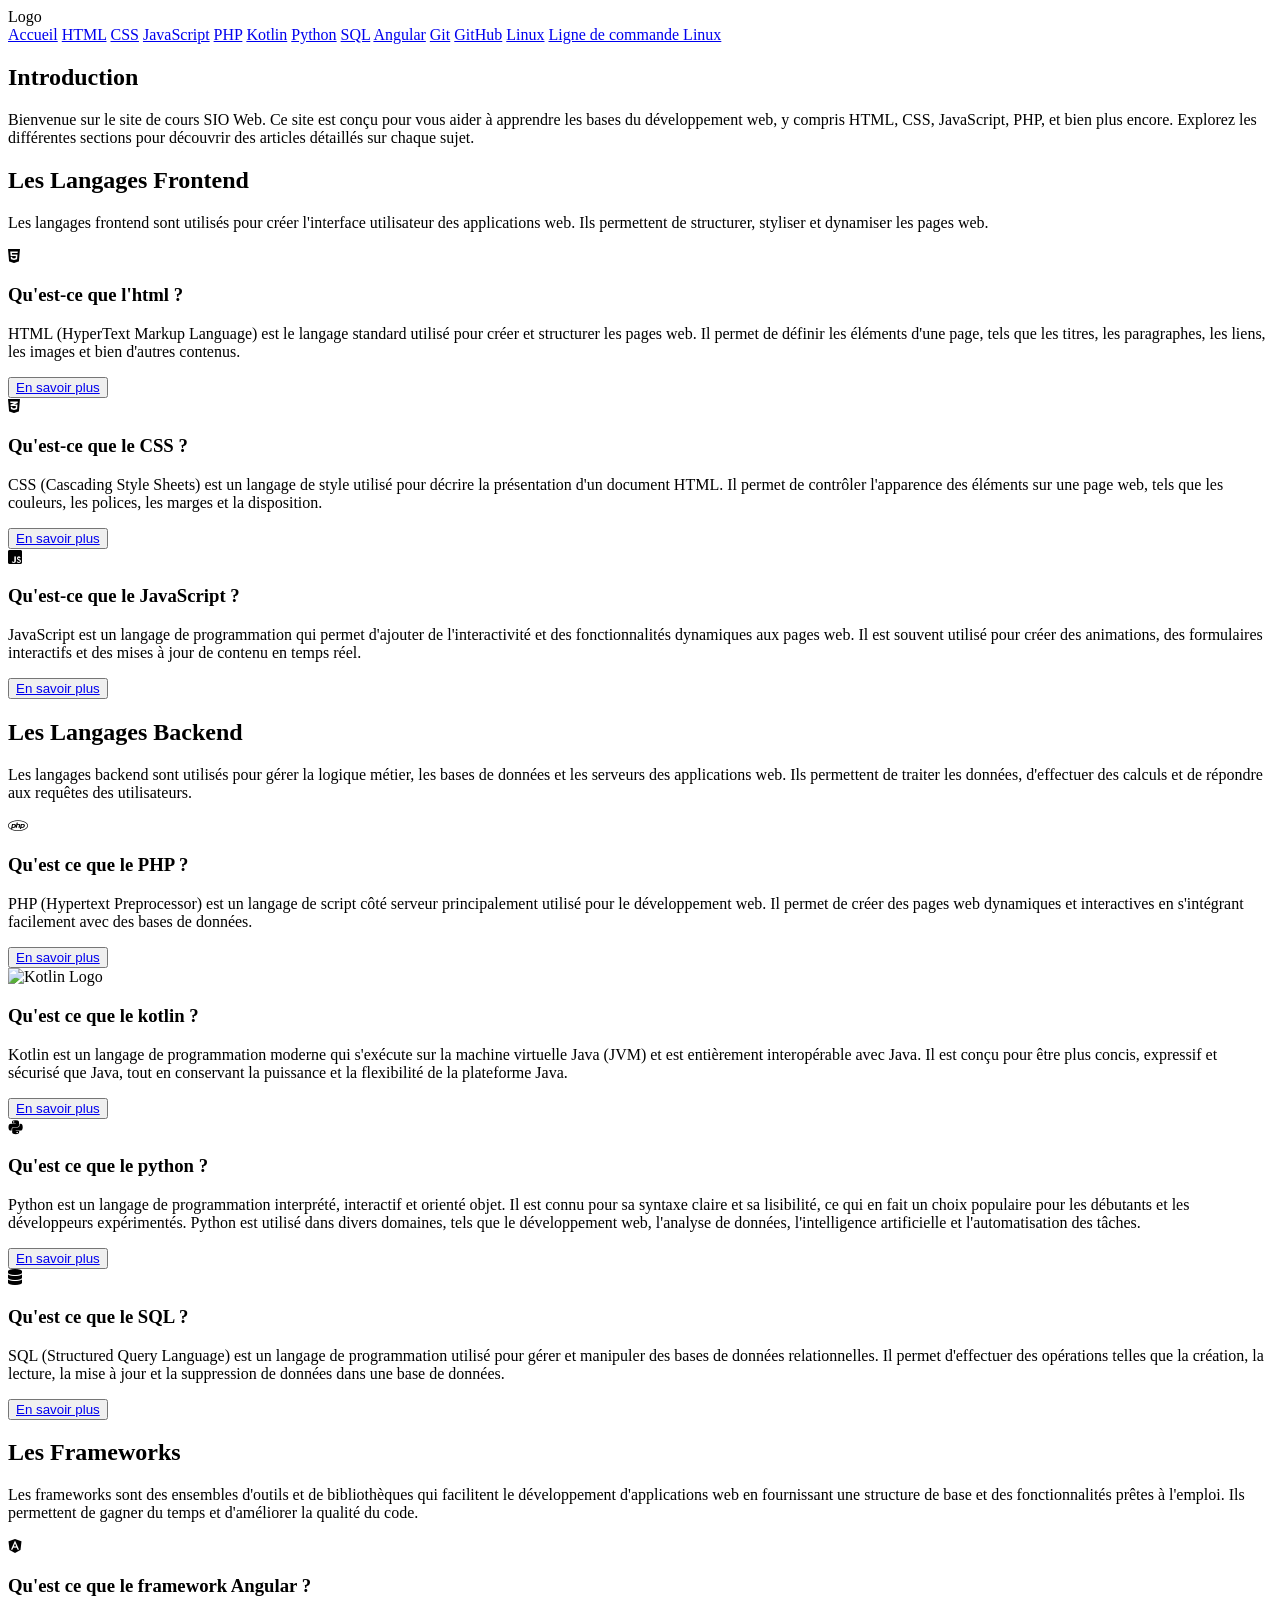
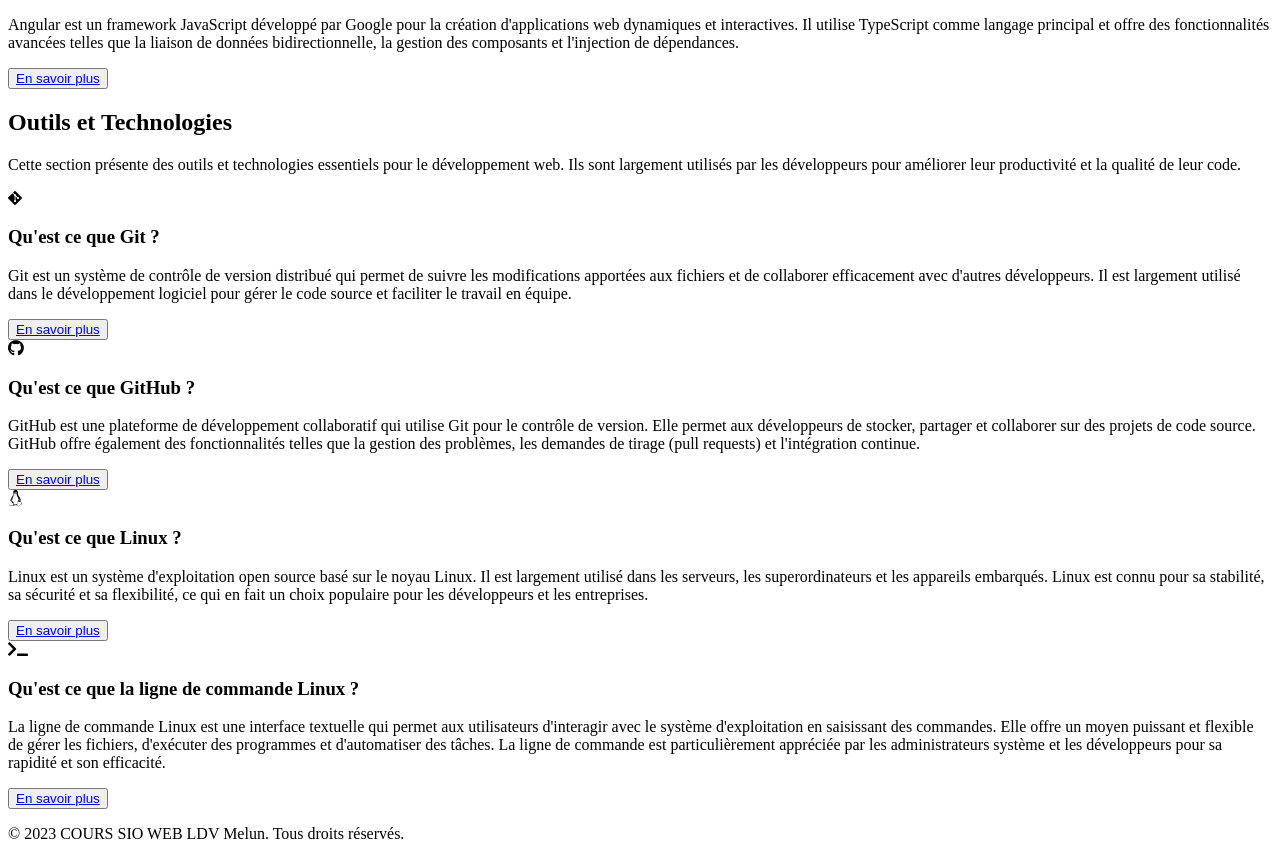
==== index.html @ 08a8862e "Add files via upload" ====
<!DOCTYPE html>

<html lang="fr">
  <head>
    <!-- commentaires en html : avec win CTRL + / en linux CTRL+SHIFT+/ (/ à droite de la barre d'espace)-->
    <!--
    le header: 
    Ce composant représente l'en-tête principal de l'application. 
    Il inclut généralement le logo, la navigation principale, et éventuellement des actions utilisateur 
    telles que la connexion ou l'accès au profil. 
    Utilisez ce composant pour afficher les éléments de navigation globaux et renforcer l'identité visuelle de l'application.
-->

    <!--
    <meta charset="UTF-8" /> :
    Définit l'encodage des caractères du document en UTF-8, ce qui permet d'afficher correctement les caractères spéciaux et internationaux.
-->

    <!--
    <meta name="viewport" content="width=device-width, initial-scale=1.0" /> :
    Permet d'assurer que la page s'affiche correctement sur tous les appareils (responsive design) 
    en adaptant la largeur de la page à celle de l'écran de l'utilisateur.
-->
    <meta charset="UTF-8" />
    <meta name="viewport" content="width=device-width, initial-scale=1.0" />
    <link
      rel="shortcut icon"
      href="img/etudiant-diplome-64.png"
      type="image/x-icon"
    />
    <link
      rel="stylesheet"
      href="https://cdnjs.cloudflare.com/ajax/libs/font-awesome/5.15.4/css/all.min.css"
      integrity="sha512-1ycn6IcaQQ40/MKBW2W4Rhis/DbILU74C1vSrLJxCq57o941Ym01SwNsOMqvEBFlcgUa6xLiPY/NS5R+E6ztJQ=="
      crossorigin="anonymous"
      referrerpolicy="no-referrer"
    />
    <!--
      <link rel="stylesheet" href="style.css" /> :
      Lien vers la feuille de style CSS externe qui contient les styles pour la mise en page et l'apparence du site.
      Cela permet de séparer le contenu HTML de la présentation visuelle.-->
    <link rel="stylesheet" href="css/Global.css" />
    <title>COURS SIO WEB | Éléments technique du BTS SIO</title>
  </head>
  <body>
    <!--
      Le header (<header>) est la section d'en-tête de la page.
      Il contient généralement le titre principal, le logo, et la navigation principale du site.
      Ici, il accueille le titre "Bienvenue sur le site de cours" et le menu de navigation.
    -->
    <header>
      <!--
        La balise <nav> est utilisée pour définir une section de navigation dans le document.
        Elle contient des liens vers les différentes sections du site.
        Ici, elle inclut un logo, un menu de navigation et un menu burger pour les écrans plus petits.-->
      <nav>
        <!--
          La div avec la classe "logo" représente le logo du site.
          Elle peut contenir une image ou du texte qui sert d'identité visuelle pour le site.
          class :
          En CSS, une classe est un sélecteur qui permet d'appliquer des styles à un ou plusieurs éléments HTML portant une même classe. La classe est définie dans le CSS avec un point (.) suivi du nom de la classe.
          id :
          Un identifiant (id) est un sélecteur unique qui permet de cibler un élément HTML spécifique. Contrairement à une classe, un id doit être unique dans le document et est défini dans le CSS avec un dièse (#) suivi du nom de l'id.
          -->
        <div class="logo">Logo</div>
        <div class="menu" id="menu">
          <a href="index.html">Accueil</a>
          <a href="pages/html.html">HTML</a>
          <a href="pages/css.html">CSS</a>
          <a href="pages/javascript.html">JavaScript</a>
          <a href="pages/php.html">PHP</a>
          <a href="pages/kotlin.html">Kotlin</a>
          <a href="pages/python.html">Python</a>
          <a href="pages/sql.html">SQL</a>
          <a href="pages/angular.html">Angular</a>
          <a href="pages/git.html">Git</a>
          <a href="pages/github.html">GitHub</a>
          <a href="pages/linux.html">Linux</a>
          <a href="pages/linux_command_line.html">Ligne de commande Linux</a>
        </div>

        <!--
          La div avec la classe "burger" représente le menu burger, qui est un élément de navigation compact pour les écrans plus petits.

          arial-label="Menu" :
          Attribut utilisé pour fournir une description accessible du menu burger aux technologies d'assistance, comme les lecteurs d'écran.

          aria-expanded="false" : Indique si le menu burger est actuellement ouvert ou fermé.
          role="button" : Indique que cet élément agit comme un bouton interactif.
          tabindex="0" : Permet à l'élément d'être focalisé par le clavier, rendant le menu accessible aux utilisateurs de claviers.
          Ces attributs améliorent l'accessibilité du menu burger pour les utilisateurs de technologies d'assistance.
          -->
        <div
          class="burger"
          id="burger"
          aria-label="Menu"
          aria-expanded="false"
          role="button"
          tabindex="0"
        >
          <!--
            Les <div> à l'intérieur de la classe "burger" représentent les trois barres du menu burger.
            Elles sont stylisées pour ressembler à un hamburger.-->
          <div></div>
          <div></div>
          <div></div>
        </div>
      </nav>
    </header>

    <!--
      Le main (<main>) est la section principale du contenu de la page.
      Il contient les sections et les informations principales que l'utilisateur doit lire ou interagir avec.
      Ici, il inclut une section d'introduction au site.-->
    <main>
      <section>
        <!--
          La section <section> est utilisée pour regrouper des contenus thématiquement liés.
          Ici, elle contient un titre et un paragraphe d'introduction au site.-->
        <h1>Introduction</h1>
        <p>
          Bienvenue sur le site de cours SIO Web. Ce site est conçu pour vous
          aider à apprendre les bases du développement web, y compris HTML, CSS,
          JavaScript, PHP, et bien plus encore. Explorez les différentes
          sections pour découvrir des articles détaillés sur chaque sujet.
        </p>
      </section>
      <!--
        La section suivante contient des articles sur différents sujets liés au développement web.
        Chaque article présente un sujet spécifique avec un titre, une description et un bouton pour en savoir plus.-->
      <section>
        <h2>Les Langages Frontend</h2>
        <p>
          Les langages frontend sont utilisés pour créer l'interface utilisateur
          des applications web. Ils permettent de structurer, styliser et
          dynamiser les pages web.
          <!-- article sur l'html-->
        </p>
        <!--
          Le cumul des classes dans une balise HTML se réfère à la possibilité d'associer plusieurs classes à un même élément en utilisant l'attribut class. Cela permet d'appliquer plusieurs styles ou comportements à cet élément, en combinant différentes classes CSS. -->
        <div class="d-flex wrap">
          <article>
            <i class="fab fa-html5 htmlColor icon"></i>
            <h3>Qu'est-ce que l'html ?</h3>
            <p>
              HTML (HyperText Markup Language) est le langage standard utilisé
              pour créer et structurer les pages web. Il permet de définir les
              éléments d'une page, tels que les titres, les paragraphes, les
              liens, les images et bien d'autres contenus.
            </p>
            <button><a href="html.html">En savoir plus</a></button>
          </article>
          <!-- article sur le css-->
          <article>
            <i class="fab fa-css3-alt cssColor icon"></i>
            <h3>Qu'est-ce que le CSS ?</h3>
            <p>
              CSS (Cascading Style Sheets) est un langage de style utilisé pour
              décrire la présentation d'un document HTML. Il permet de contrôler
              l'apparence des éléments sur une page web, tels que les couleurs,
              les polices, les marges et la disposition.
            </p>
            <button><a href="css.html">En savoir plus</a></button>
          </article>
          <!-- article sur le javascript-->
          <article>
            <i class="fab fa-js-square jsColor icon"></i>
            <h3>Qu'est-ce que le JavaScript ?</h3>
            <p>
              JavaScript est un langage de programmation qui permet d'ajouter de
              l'interactivité et des fonctionnalités dynamiques aux pages web.
              Il est souvent utilisé pour créer des animations, des formulaires
              interactifs et des mises à jour de contenu en temps réel.
            </p>
            <button><a href="javascript.html">En savoir plus</a></button>
          </article>
        </div>
        <h2>Les Langages Backend</h2>
        <p>
          Les langages backend sont utilisés pour gérer la logique métier, les
          bases de données et les serveurs des applications web. Ils permettent
          de traiter les données, d'effectuer des calculs et de répondre aux
          requêtes des utilisateurs.
        </p>
        <div class="d-flex wrap">
          <!-- article sur le php-->
          <article>
            <i class="fab fa-php phpColor icon"></i>
            <h3>Qu'est ce que le PHP ?</h3>
            <p>
              PHP (Hypertext Preprocessor) est un langage de script côté serveur
              principalement utilisé pour le développement web. Il permet de
              créer des pages web dynamiques et interactives en s'intégrant
              facilement avec des bases de données.
            </p>
            <button><a href="php.html">En savoir plus</a></button>
          </article>
          <!-- article sur le kotlin-->
          <article>
            <div>
              <img src="img/Kotlin.png" alt="Kotlin Logo" class="kotlinLogo" />
            </div>
            <h3>Qu'est ce que le kotlin ?</h3>
            <p>
              Kotlin est un langage de programmation moderne qui s'exécute sur
              la machine virtuelle Java (JVM) et est entièrement interopérable
              avec Java. Il est conçu pour être plus concis, expressif et
              sécurisé que Java, tout en conservant la puissance et la
              flexibilité de la plateforme Java.
            </p>
            <button><a href="kotlin.html">En savoir plus</a></button>
          </article>
          <!-- article sur le python-->
          <article>
            <i class="fab fa-python pythonColor icon"></i>
            <h3>Qu'est ce que le python ?</h3>
            <p>
              Python est un langage de programmation interprété, interactif et
              orienté objet. Il est connu pour sa syntaxe claire et sa
              lisibilité, ce qui en fait un choix populaire pour les débutants
              et les développeurs expérimentés. Python est utilisé dans divers
              domaines, tels que le développement web, l'analyse de données,
              l'intelligence artificielle et l'automatisation des tâches.
            </p>
            <button><a href="python.html">En savoir plus</a></button>
          </article>
          <!-- article sur le SQL-->
          <article>
            <i class="fas fa-database sqlColor icon"></i>
            <h3>Qu'est ce que le SQL ?</h3>
            <p>
              SQL (Structured Query Language) est un langage de programmation
              utilisé pour gérer et manipuler des bases de données
              relationnelles. Il permet d'effectuer des opérations telles que la
              création, la lecture, la mise à jour et la suppression de données
              dans une base de données.
            </p>
            <button><a href="sql.html">En savoir plus</a></button>
          </article>
        </div>
      </section>
      <!--
        La section suivante présente les frameworks, avec un bref aperçu et un lien pour en savoir plus.
      -->
      <section>
        <h2>Les Frameworks</h2>
        <p>
          Les frameworks sont des ensembles d'outils et de bibliothèques qui
          facilitent le développement d'applications web en fournissant une
          structure de base et des fonctionnalités prêtes à l'emploi. Ils
          permettent de gagner du temps et d'améliorer la qualité du code.
        </p>
        <article>
          <i class="fab fa-angular angularColor icon"></i>
          <h3>Qu'est ce que le framework Angular ?</h3>
          <p>
            Angular est un framework JavaScript développé par Google pour la
            création d'applications web dynamiques et interactives. Il utilise
            TypeScript comme langage principal et offre des fonctionnalités
            avancées telles que la liaison de données bidirectionnelle, la
            gestion des composants et l'injection de dépendances.
          </p>
          <button><a href="angular.html">En savoir plus</a></button>
        </article>
      </section>
      <!--
        La section suivante présente des outils et technologies essentiels pour le développement web.
        Chaque article fournit une brève description et un lien pour en savoir plus.
      -->
      <section>
        <h2>Outils et Technologies</h2>
        <p>
          Cette section présente des outils et technologies essentiels pour le
          développement web. Ils sont largement utilisés par les développeurs
          pour améliorer leur productivité et la qualité de leur code.
        </p>
        <div class="d-flex wrap">
          <!-- article sur Git-->
          <article>
            <i class="fab fa-git-alt gitColor icon"></i>
            <h3>Qu'est ce que Git ?</h3>
            <p>
              Git est un système de contrôle de version distribué qui permet de
              suivre les modifications apportées aux fichiers et de collaborer
              efficacement avec d'autres développeurs. Il est largement utilisé
              dans le développement logiciel pour gérer le code source et
              faciliter le travail en équipe.
            </p>
            <button><a href="git.html">En savoir plus</a></button>
          </article>
          <!-- article sur GitHub-->
          <article>
            <i class="fab fa-github githubColor icon"></i>
            <h3>Qu'est ce que GitHub ?</h3>
            <p>
              GitHub est une plateforme de développement collaboratif qui
              utilise Git pour le contrôle de version. Elle permet aux
              développeurs de stocker, partager et collaborer sur des projets de
              code source. GitHub offre également des fonctionnalités telles que
              la gestion des problèmes, les demandes de tirage (pull requests)
              et l'intégration continue.
            </p>
            <button><a href="github.html">En savoir plus</a></button>
          </article>

          <!-- article sur linux-->
          <article>
            <i class="fab fa-linux linuxColor icon"></i>
            <h3>Qu'est ce que Linux ?</h3>
            <p>
              Linux est un système d'exploitation open source basé sur le noyau
              Linux. Il est largement utilisé dans les serveurs, les
              superordinateurs et les appareils embarqués. Linux est connu pour
              sa stabilité, sa sécurité et sa flexibilité, ce qui en fait un
              choix populaire pour les développeurs et les entreprises.
            </p>
            <button><a href="linux.html">En savoir plus</a></button>
          </article>
          <!-- article sur ligne de commande linux-->
          <article>
            <i class="fas fa-terminal terminalColor icon"></i>
            <h3>Qu'est ce que la ligne de commande Linux ?</h3>
            <p>
              La ligne de commande Linux est une interface textuelle qui permet
              aux utilisateurs d'interagir avec le système d'exploitation en
              saisissant des commandes. Elle offre un moyen puissant et flexible
              de gérer les fichiers, d'exécuter des programmes et d'automatiser
              des tâches. La ligne de commande est particulièrement appréciée
              par les administrateurs système et les développeurs pour sa
              rapidité et son efficacité.
            </p>
            <button>
              <a href="linux_command_line.html">En savoir plus</a>
            </button>
          </article>
        </div>
      </section>
    </main>
    <!--
      Le footer (<footer>) est la section de pied de page de la page.
      Il contient généralement des informations supplémentaires comme les droits d'auteur, les liens vers les politiques de confidentialité, etc.
      Ici, il affiche un message de droits d'auteur.
    -->
    <footer>
      <p>&copy; 2023 COURS SIO WEB LDV Melun. Tous droits réservés.</p>
    </footer>
    <!-- script en bas de page aprés le footer-->
    <script src="js/main.js"></script>
  </body>
</html>
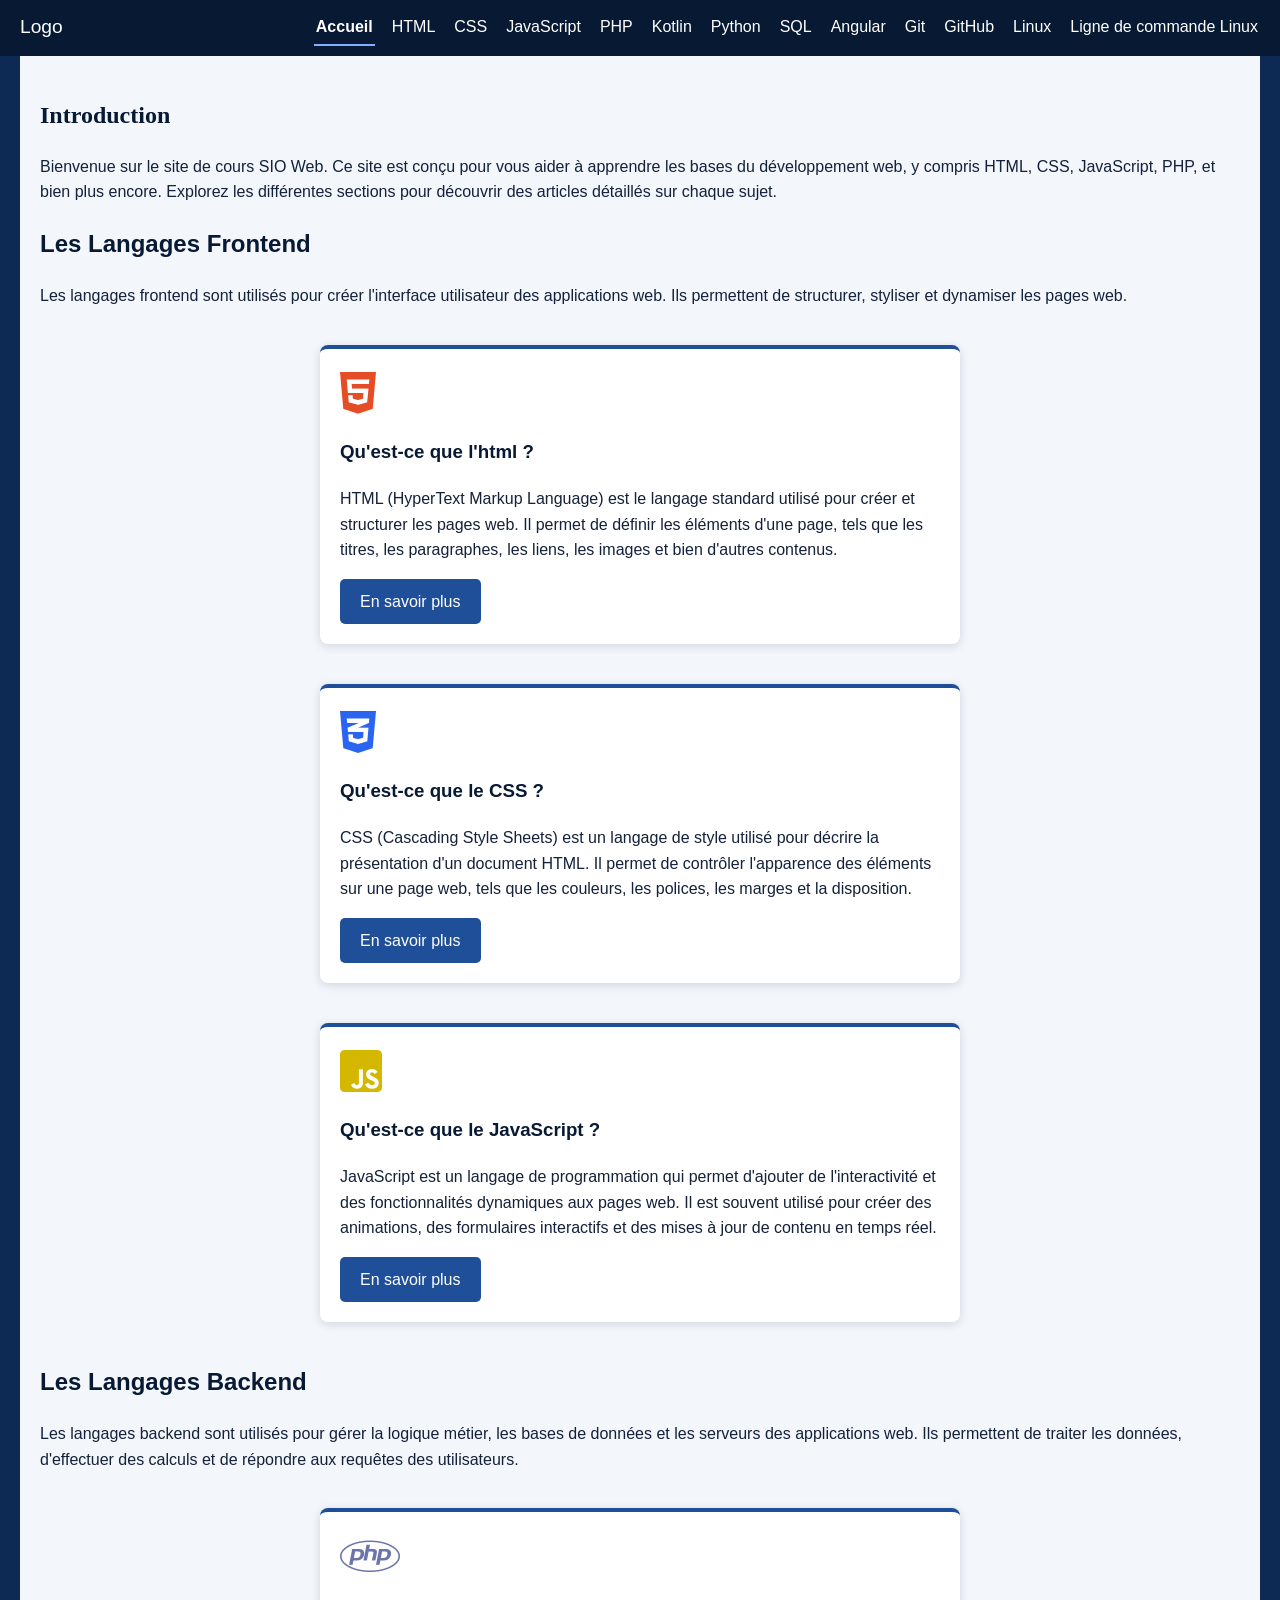
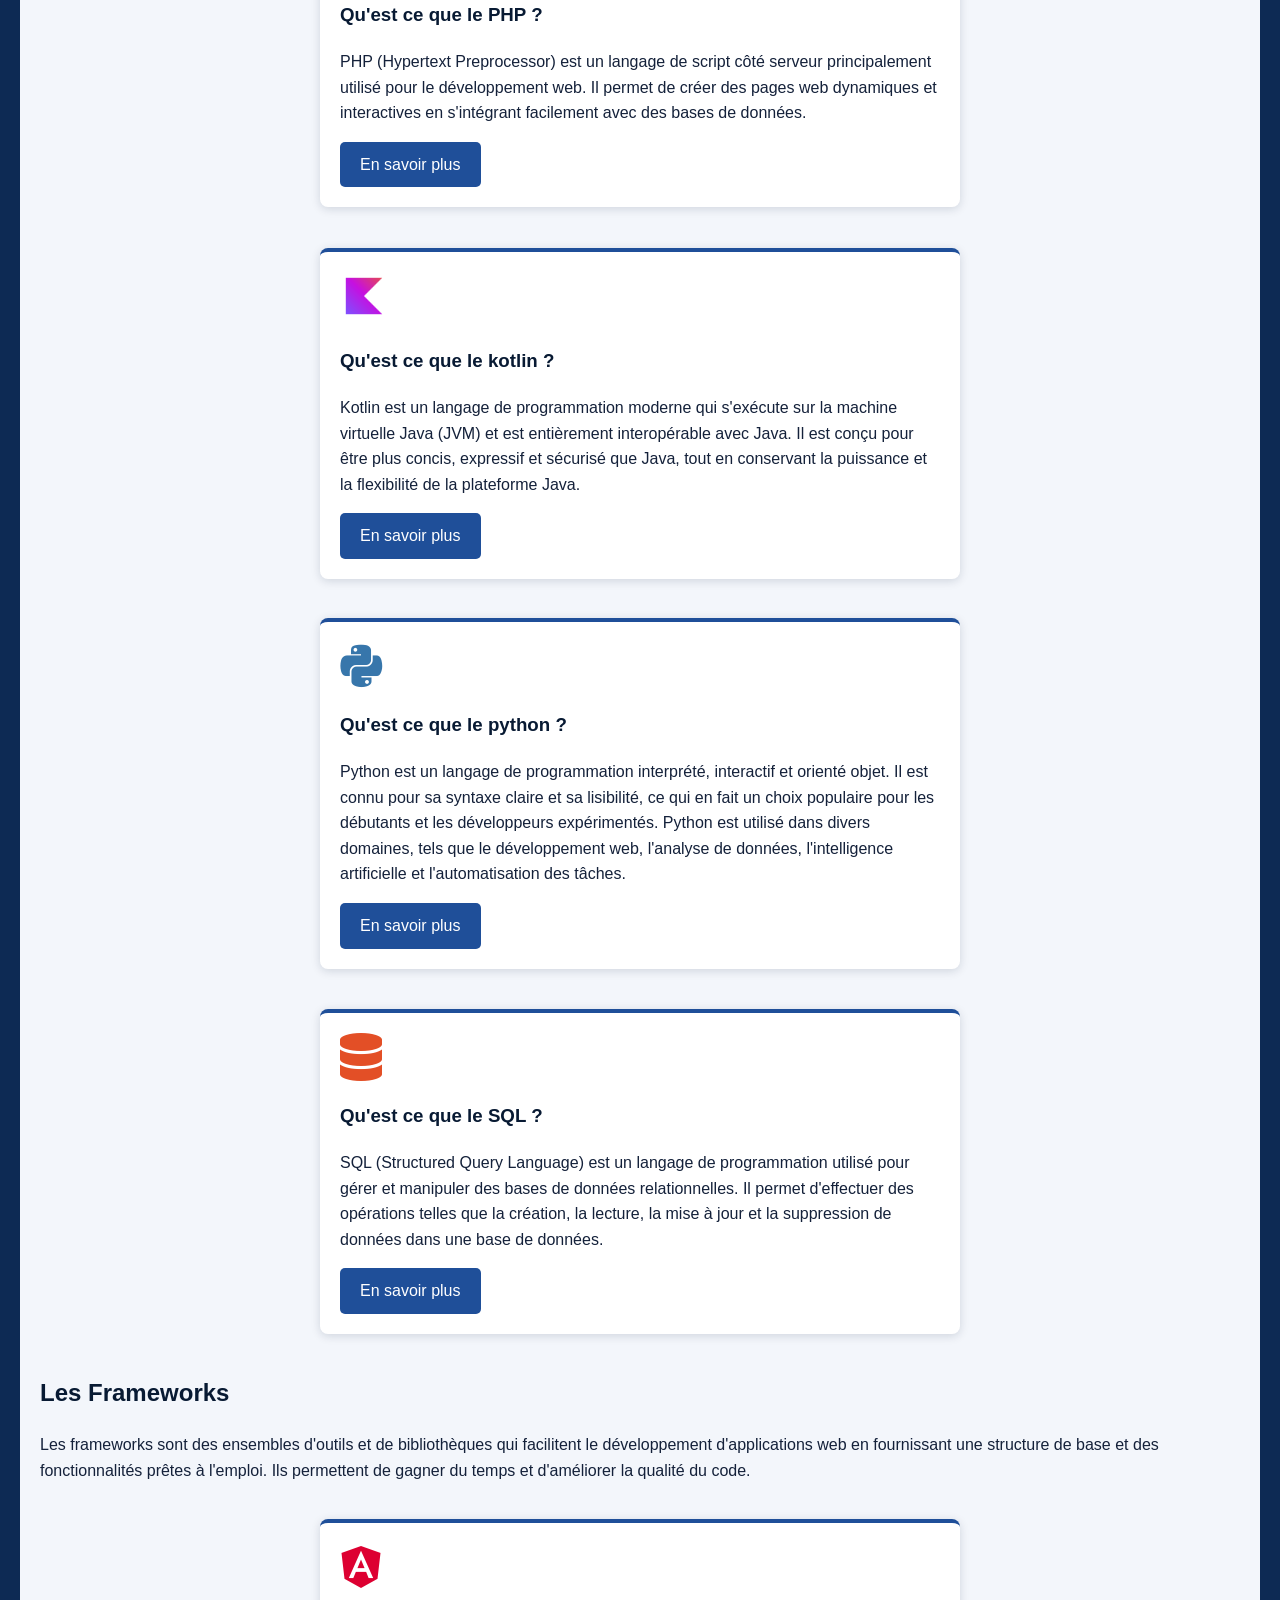
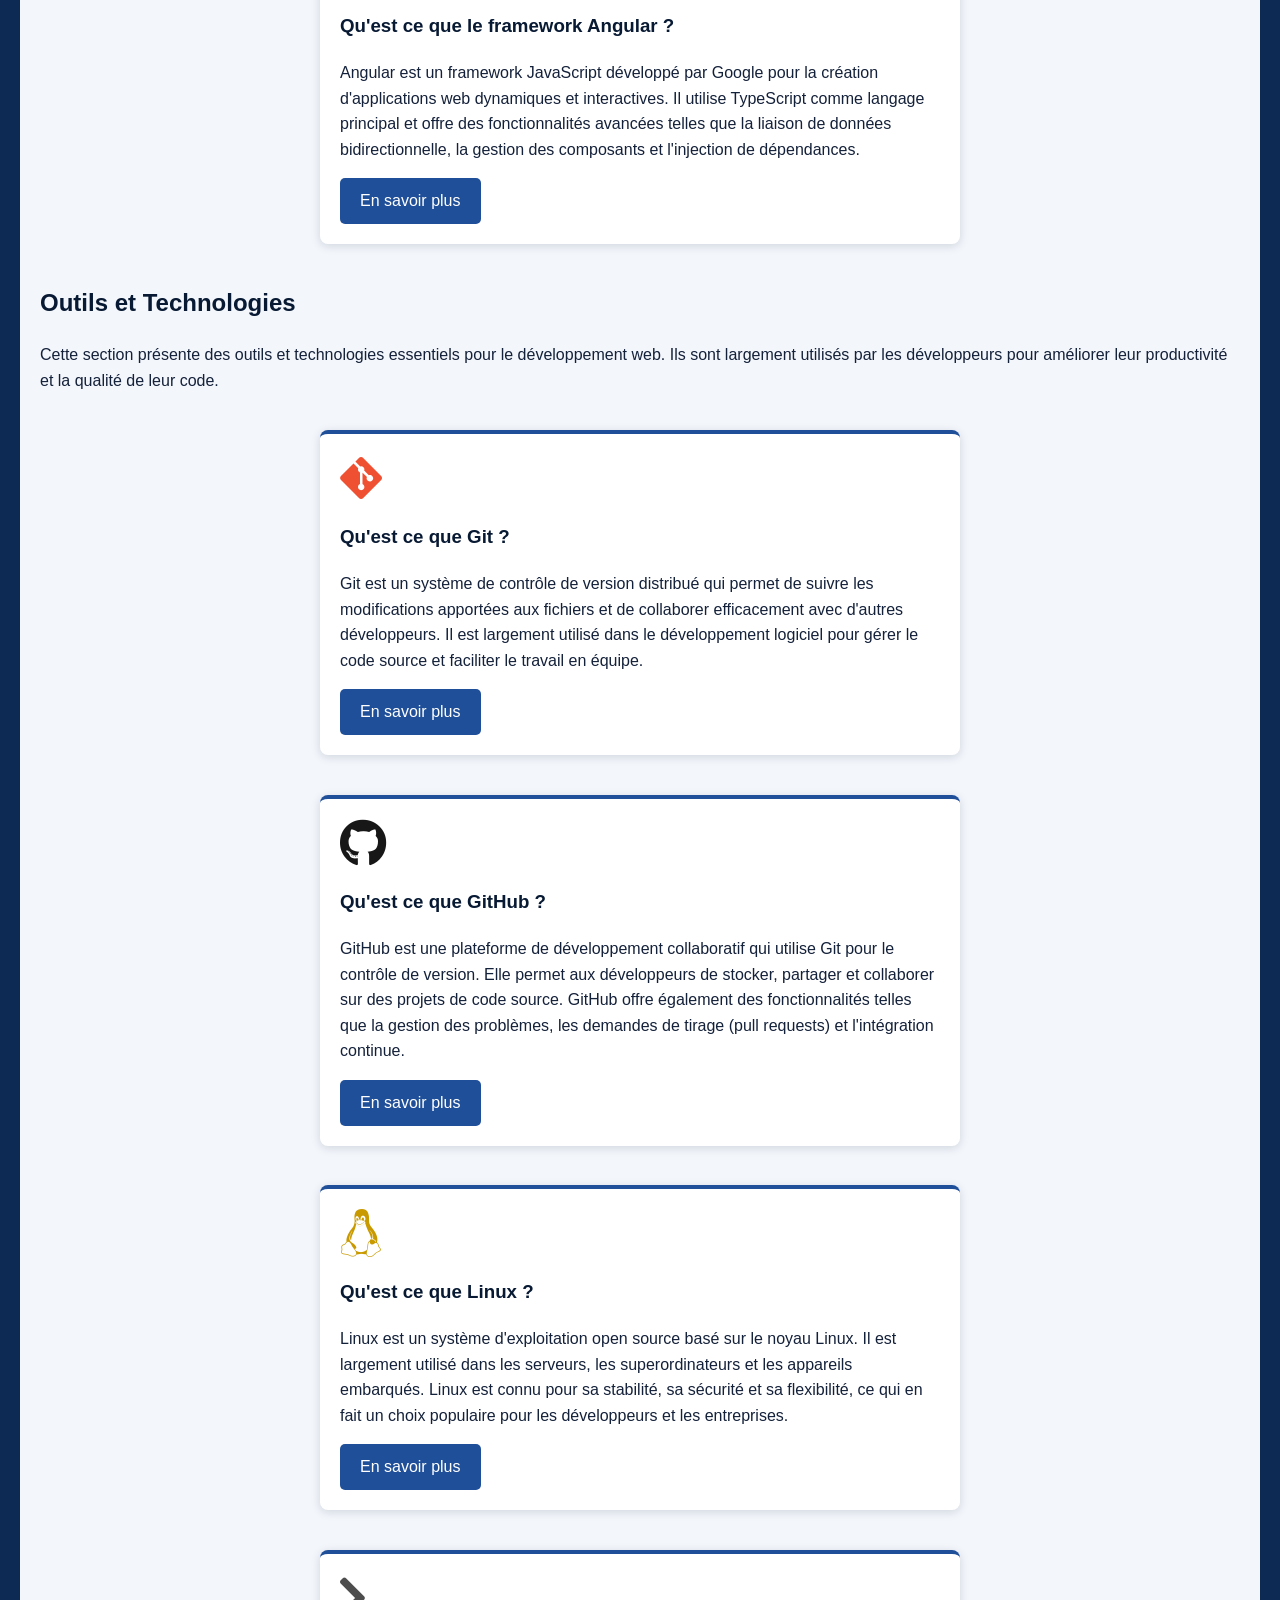
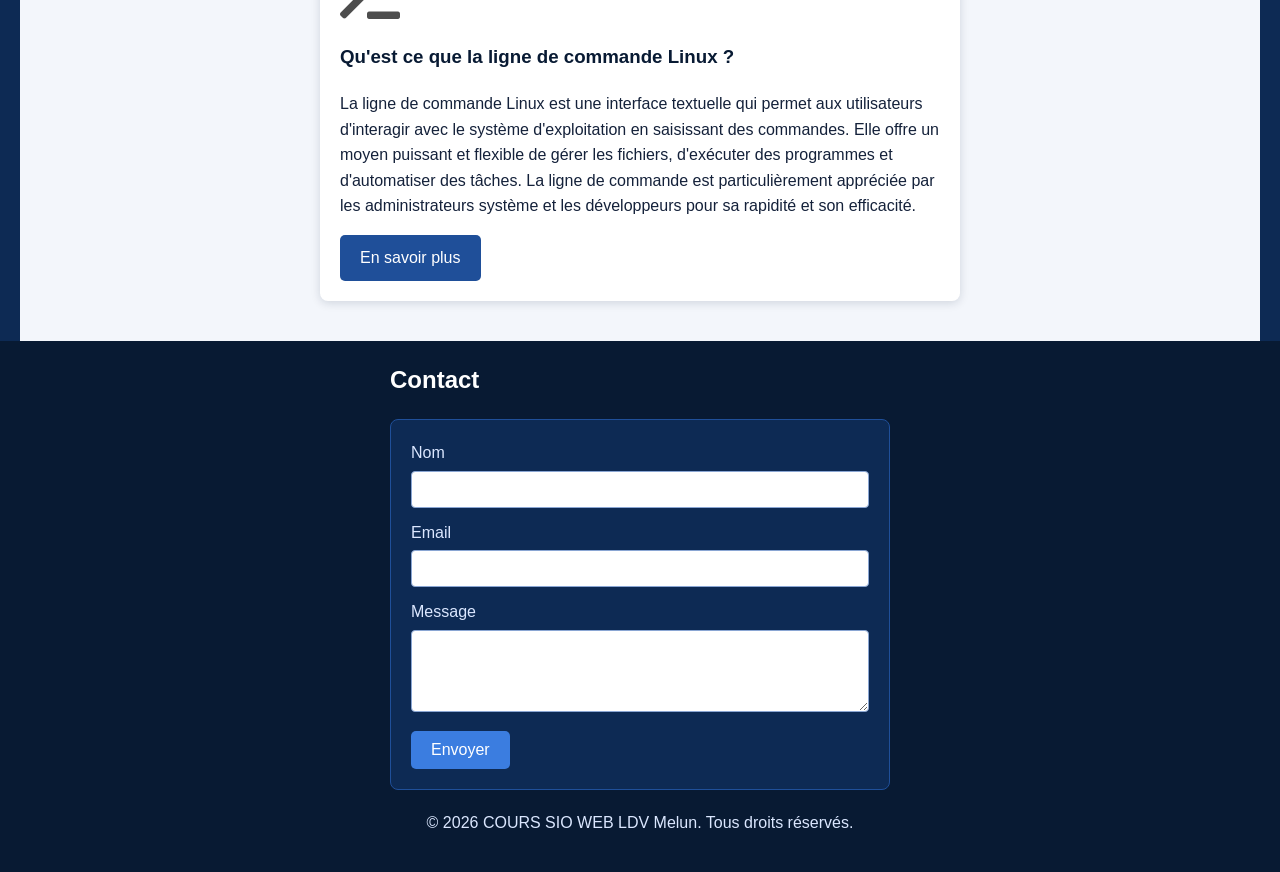
==== commit f1763b1e: "Add files via upload" ====
--- a/index.html
+++ b/index.html
@@ -1,350 +1,374 @@
-<!DOCTYPE html>
-
-<html lang="fr">
-  <head>
-    <!-- commentaires en html : avec win CTRL + / en linux CTRL+SHIFT+/ (/ à droite de la barre d'espace)-->
-    <!--
-    le header: 
-    Ce composant représente l'en-tête principal de l'application. 
-    Il inclut généralement le logo, la navigation principale, et éventuellement des actions utilisateur 
-    telles que la connexion ou l'accès au profil. 
-    Utilisez ce composant pour afficher les éléments de navigation globaux et renforcer l'identité visuelle de l'application.
--->
-
-    <!--
-    <meta charset="UTF-8" /> :
-    Définit l'encodage des caractères du document en UTF-8, ce qui permet d'afficher correctement les caractères spéciaux et internationaux.
--->
-
-    <!--
-    <meta name="viewport" content="width=device-width, initial-scale=1.0" /> :
-    Permet d'assurer que la page s'affiche correctement sur tous les appareils (responsive design) 
-    en adaptant la largeur de la page à celle de l'écran de l'utilisateur.
--->
-    <meta charset="UTF-8" />
-    <meta name="viewport" content="width=device-width, initial-scale=1.0" />
-    <link
-      rel="shortcut icon"
-      href="img/etudiant-diplome-64.png"
-      type="image/x-icon"
-    />
-    <link
-      rel="stylesheet"
-      href="https://cdnjs.cloudflare.com/ajax/libs/font-awesome/5.15.4/css/all.min.css"
-      integrity="sha512-1ycn6IcaQQ40/MKBW2W4Rhis/DbILU74C1vSrLJxCq57o941Ym01SwNsOMqvEBFlcgUa6xLiPY/NS5R+E6ztJQ=="
-      crossorigin="anonymous"
-      referrerpolicy="no-referrer"
-    />
-    <!--
-      <link rel="stylesheet" href="style.css" /> :
-      Lien vers la feuille de style CSS externe qui contient les styles pour la mise en page et l'apparence du site.
-      Cela permet de séparer le contenu HTML de la présentation visuelle.-->
-    <link rel="stylesheet" href="css/Global.css" />
-    <title>COURS SIO WEB | Éléments technique du BTS SIO</title>
-  </head>
-  <body>
-    <!--
-      Le header (<header>) est la section d'en-tête de la page.
-      Il contient généralement le titre principal, le logo, et la navigation principale du site.
-      Ici, il accueille le titre "Bienvenue sur le site de cours" et le menu de navigation.
-    -->
-    <header>
-      <!--
-        La balise <nav> est utilisée pour définir une section de navigation dans le document.
-        Elle contient des liens vers les différentes sections du site.
-        Ici, elle inclut un logo, un menu de navigation et un menu burger pour les écrans plus petits.-->
-      <nav>
-        <!--
-          La div avec la classe "logo" représente le logo du site.
-          Elle peut contenir une image ou du texte qui sert d'identité visuelle pour le site.
-          class :
-          En CSS, une classe est un sélecteur qui permet d'appliquer des styles à un ou plusieurs éléments HTML portant une même classe. La classe est définie dans le CSS avec un point (.) suivi du nom de la classe.
-          id :
-          Un identifiant (id) est un sélecteur unique qui permet de cibler un élément HTML spécifique. Contrairement à une classe, un id doit être unique dans le document et est défini dans le CSS avec un dièse (#) suivi du nom de l'id.
-          -->
-        <div class="logo">Logo</div>
-        <div class="menu" id="menu">
-          <a href="index.html">Accueil</a>
-          <a href="pages/html.html">HTML</a>
-          <a href="pages/css.html">CSS</a>
-          <a href="pages/javascript.html">JavaScript</a>
-          <a href="pages/php.html">PHP</a>
-          <a href="pages/kotlin.html">Kotlin</a>
-          <a href="pages/python.html">Python</a>
-          <a href="pages/sql.html">SQL</a>
-          <a href="pages/angular.html">Angular</a>
-          <a href="pages/git.html">Git</a>
-          <a href="pages/github.html">GitHub</a>
-          <a href="pages/linux.html">Linux</a>
-          <a href="pages/linux_command_line.html">Ligne de commande Linux</a>
-        </div>
-
-        <!--
-          La div avec la classe "burger" représente le menu burger, qui est un élément de navigation compact pour les écrans plus petits.
-
-          arial-label="Menu" :
-          Attribut utilisé pour fournir une description accessible du menu burger aux technologies d'assistance, comme les lecteurs d'écran.
-
-          aria-expanded="false" : Indique si le menu burger est actuellement ouvert ou fermé.
-          role="button" : Indique que cet élément agit comme un bouton interactif.
-          tabindex="0" : Permet à l'élément d'être focalisé par le clavier, rendant le menu accessible aux utilisateurs de claviers.
-          Ces attributs améliorent l'accessibilité du menu burger pour les utilisateurs de technologies d'assistance.
-          -->
-        <div
-          class="burger"
-          id="burger"
-          aria-label="Menu"
-          aria-expanded="false"
-          role="button"
-          tabindex="0"
-        >
-          <!--
-            Les <div> à l'intérieur de la classe "burger" représentent les trois barres du menu burger.
-            Elles sont stylisées pour ressembler à un hamburger.-->
-          <div></div>
-          <div></div>
-          <div></div>
-        </div>
-      </nav>
-    </header>
-
-    <!--
-      Le main (<main>) est la section principale du contenu de la page.
-      Il contient les sections et les informations principales que l'utilisateur doit lire ou interagir avec.
-      Ici, il inclut une section d'introduction au site.-->
-    <main>
-      <section>
-        <!--
-          La section <section> est utilisée pour regrouper des contenus thématiquement liés.
-          Ici, elle contient un titre et un paragraphe d'introduction au site.-->
-        <h1>Introduction</h1>
-        <p>
-          Bienvenue sur le site de cours SIO Web. Ce site est conçu pour vous
-          aider à apprendre les bases du développement web, y compris HTML, CSS,
-          JavaScript, PHP, et bien plus encore. Explorez les différentes
-          sections pour découvrir des articles détaillés sur chaque sujet.
-        </p>
-      </section>
-      <!--
-        La section suivante contient des articles sur différents sujets liés au développement web.
-        Chaque article présente un sujet spécifique avec un titre, une description et un bouton pour en savoir plus.-->
-      <section>
-        <h2>Les Langages Frontend</h2>
-        <p>
-          Les langages frontend sont utilisés pour créer l'interface utilisateur
-          des applications web. Ils permettent de structurer, styliser et
-          dynamiser les pages web.
-          <!-- article sur l'html-->
-        </p>
-        <!--
-          Le cumul des classes dans une balise HTML se réfère à la possibilité d'associer plusieurs classes à un même élément en utilisant l'attribut class. Cela permet d'appliquer plusieurs styles ou comportements à cet élément, en combinant différentes classes CSS. -->
-        <div class="d-flex wrap">
-          <article>
-            <i class="fab fa-html5 htmlColor icon"></i>
-            <h3>Qu'est-ce que l'html ?</h3>
-            <p>
-              HTML (HyperText Markup Language) est le langage standard utilisé
-              pour créer et structurer les pages web. Il permet de définir les
-              éléments d'une page, tels que les titres, les paragraphes, les
-              liens, les images et bien d'autres contenus.
-            </p>
-            <button><a href="html.html">En savoir plus</a></button>
-          </article>
-          <!-- article sur le css-->
-          <article>
-            <i class="fab fa-css3-alt cssColor icon"></i>
-            <h3>Qu'est-ce que le CSS ?</h3>
-            <p>
-              CSS (Cascading Style Sheets) est un langage de style utilisé pour
-              décrire la présentation d'un document HTML. Il permet de contrôler
-              l'apparence des éléments sur une page web, tels que les couleurs,
-              les polices, les marges et la disposition.
-            </p>
-            <button><a href="css.html">En savoir plus</a></button>
-          </article>
-          <!-- article sur le javascript-->
-          <article>
-            <i class="fab fa-js-square jsColor icon"></i>
-            <h3>Qu'est-ce que le JavaScript ?</h3>
-            <p>
-              JavaScript est un langage de programmation qui permet d'ajouter de
-              l'interactivité et des fonctionnalités dynamiques aux pages web.
-              Il est souvent utilisé pour créer des animations, des formulaires
-              interactifs et des mises à jour de contenu en temps réel.
-            </p>
-            <button><a href="javascript.html">En savoir plus</a></button>
-          </article>
-        </div>
-        <h2>Les Langages Backend</h2>
-        <p>
-          Les langages backend sont utilisés pour gérer la logique métier, les
-          bases de données et les serveurs des applications web. Ils permettent
-          de traiter les données, d'effectuer des calculs et de répondre aux
-          requêtes des utilisateurs.
-        </p>
-        <div class="d-flex wrap">
-          <!-- article sur le php-->
-          <article>
-            <i class="fab fa-php phpColor icon"></i>
-            <h3>Qu'est ce que le PHP ?</h3>
-            <p>
-              PHP (Hypertext Preprocessor) est un langage de script côté serveur
-              principalement utilisé pour le développement web. Il permet de
-              créer des pages web dynamiques et interactives en s'intégrant
-              facilement avec des bases de données.
-            </p>
-            <button><a href="php.html">En savoir plus</a></button>
-          </article>
-          <!-- article sur le kotlin-->
-          <article>
-            <div>
-              <img src="img/Kotlin.png" alt="Kotlin Logo" class="kotlinLogo" />
-            </div>
-            <h3>Qu'est ce que le kotlin ?</h3>
-            <p>
-              Kotlin est un langage de programmation moderne qui s'exécute sur
-              la machine virtuelle Java (JVM) et est entièrement interopérable
-              avec Java. Il est conçu pour être plus concis, expressif et
-              sécurisé que Java, tout en conservant la puissance et la
-              flexibilité de la plateforme Java.
-            </p>
-            <button><a href="kotlin.html">En savoir plus</a></button>
-          </article>
-          <!-- article sur le python-->
-          <article>
-            <i class="fab fa-python pythonColor icon"></i>
-            <h3>Qu'est ce que le python ?</h3>
-            <p>
-              Python est un langage de programmation interprété, interactif et
-              orienté objet. Il est connu pour sa syntaxe claire et sa
-              lisibilité, ce qui en fait un choix populaire pour les débutants
-              et les développeurs expérimentés. Python est utilisé dans divers
-              domaines, tels que le développement web, l'analyse de données,
-              l'intelligence artificielle et l'automatisation des tâches.
-            </p>
-            <button><a href="python.html">En savoir plus</a></button>
-          </article>
-          <!-- article sur le SQL-->
-          <article>
-            <i class="fas fa-database sqlColor icon"></i>
-            <h3>Qu'est ce que le SQL ?</h3>
-            <p>
-              SQL (Structured Query Language) est un langage de programmation
-              utilisé pour gérer et manipuler des bases de données
-              relationnelles. Il permet d'effectuer des opérations telles que la
-              création, la lecture, la mise à jour et la suppression de données
-              dans une base de données.
-            </p>
-            <button><a href="sql.html">En savoir plus</a></button>
-          </article>
-        </div>
-      </section>
-      <!--
-        La section suivante présente les frameworks, avec un bref aperçu et un lien pour en savoir plus.
-      -->
-      <section>
-        <h2>Les Frameworks</h2>
-        <p>
-          Les frameworks sont des ensembles d'outils et de bibliothèques qui
-          facilitent le développement d'applications web en fournissant une
-          structure de base et des fonctionnalités prêtes à l'emploi. Ils
-          permettent de gagner du temps et d'améliorer la qualité du code.
-        </p>
-        <article>
-          <i class="fab fa-angular angularColor icon"></i>
-          <h3>Qu'est ce que le framework Angular ?</h3>
-          <p>
-            Angular est un framework JavaScript développé par Google pour la
-            création d'applications web dynamiques et interactives. Il utilise
-            TypeScript comme langage principal et offre des fonctionnalités
-            avancées telles que la liaison de données bidirectionnelle, la
-            gestion des composants et l'injection de dépendances.
-          </p>
-          <button><a href="angular.html">En savoir plus</a></button>
-        </article>
-      </section>
-      <!--
-        La section suivante présente des outils et technologies essentiels pour le développement web.
-        Chaque article fournit une brève description et un lien pour en savoir plus.
-      -->
-      <section>
-        <h2>Outils et Technologies</h2>
-        <p>
-          Cette section présente des outils et technologies essentiels pour le
-          développement web. Ils sont largement utilisés par les développeurs
-          pour améliorer leur productivité et la qualité de leur code.
-        </p>
-        <div class="d-flex wrap">
-          <!-- article sur Git-->
-          <article>
-            <i class="fab fa-git-alt gitColor icon"></i>
-            <h3>Qu'est ce que Git ?</h3>
-            <p>
-              Git est un système de contrôle de version distribué qui permet de
-              suivre les modifications apportées aux fichiers et de collaborer
-              efficacement avec d'autres développeurs. Il est largement utilisé
-              dans le développement logiciel pour gérer le code source et
-              faciliter le travail en équipe.
-            </p>
-            <button><a href="git.html">En savoir plus</a></button>
-          </article>
-          <!-- article sur GitHub-->
-          <article>
-            <i class="fab fa-github githubColor icon"></i>
-            <h3>Qu'est ce que GitHub ?</h3>
-            <p>
-              GitHub est une plateforme de développement collaboratif qui
-              utilise Git pour le contrôle de version. Elle permet aux
-              développeurs de stocker, partager et collaborer sur des projets de
-              code source. GitHub offre également des fonctionnalités telles que
-              la gestion des problèmes, les demandes de tirage (pull requests)
-              et l'intégration continue.
-            </p>
-            <button><a href="github.html">En savoir plus</a></button>
-          </article>
-
-          <!-- article sur linux-->
-          <article>
-            <i class="fab fa-linux linuxColor icon"></i>
-            <h3>Qu'est ce que Linux ?</h3>
-            <p>
-              Linux est un système d'exploitation open source basé sur le noyau
-              Linux. Il est largement utilisé dans les serveurs, les
-              superordinateurs et les appareils embarqués. Linux est connu pour
-              sa stabilité, sa sécurité et sa flexibilité, ce qui en fait un
-              choix populaire pour les développeurs et les entreprises.
-            </p>
-            <button><a href="linux.html">En savoir plus</a></button>
-          </article>
-          <!-- article sur ligne de commande linux-->
-          <article>
-            <i class="fas fa-terminal terminalColor icon"></i>
-            <h3>Qu'est ce que la ligne de commande Linux ?</h3>
-            <p>
-              La ligne de commande Linux est une interface textuelle qui permet
-              aux utilisateurs d'interagir avec le système d'exploitation en
-              saisissant des commandes. Elle offre un moyen puissant et flexible
-              de gérer les fichiers, d'exécuter des programmes et d'automatiser
-              des tâches. La ligne de commande est particulièrement appréciée
-              par les administrateurs système et les développeurs pour sa
-              rapidité et son efficacité.
-            </p>
-            <button>
-              <a href="linux_command_line.html">En savoir plus</a>
-            </button>
-          </article>
-        </div>
-      </section>
-    </main>
-    <!--
-      Le footer (<footer>) est la section de pied de page de la page.
-      Il contient généralement des informations supplémentaires comme les droits d'auteur, les liens vers les politiques de confidentialité, etc.
-      Ici, il affiche un message de droits d'auteur.
-    -->
-    <footer>
-      <p>&copy; 2023 COURS SIO WEB LDV Melun. Tous droits réservés.</p>
-    </footer>
-    <!-- script en bas de page aprés le footer-->
-    <script src="js/main.js"></script>
-  </body>
-</html>
+<!DOCTYPE html>
+
+<html lang="fr">
+  <head>
+    <!-- commentaires en html : avec win CTRL + / en linux CTRL+SHIFT+/ (/ à droite de la barre d'espace)-->
+    <!--
+    le header: 
+    Ce composant représente l'en-tête principal de l'application. 
+    Il inclut généralement le logo, la navigation principale, et éventuellement des actions utilisateur 
+    telles que la connexion ou l'accès au profil. 
+    Utilisez ce composant pour afficher les éléments de navigation globaux et renforcer l'identité visuelle de l'application.
+-->
+
+    <!--
+    <meta charset="UTF-8" /> :
+    Définit l'encodage des caractères du document en UTF-8, ce qui permet d'afficher correctement les caractères spéciaux et internationaux.
+-->
+
+    <!--
+    <meta name="viewport" content="width=device-width, initial-scale=1.0" /> :
+    Permet d'assurer que la page s'affiche correctement sur tous les appareils (responsive design) 
+    en adaptant la largeur de la page à celle de l'écran de l'utilisateur.
+-->
+    <meta charset="UTF-8" />
+    <meta name="viewport" content="width=device-width, initial-scale=1.0" />
+    <link
+      rel="icon"
+      href="img/etudiant-diplome-64.png"
+      type="image/png"
+    />
+    <link
+      rel="stylesheet"
+      href="https://cdnjs.cloudflare.com/ajax/libs/font-awesome/5.15.4/css/all.min.css"
+      integrity="sha512-1ycn6IcaQQ40/MKBW2W4Rhis/DbILU74C1vSrLJxCq57o941Ym01SwNsOMqvEBFlcgUa6xLiPY/NS5R+E6ztJQ=="
+      crossorigin="anonymous"
+      referrerpolicy="no-referrer"
+    />
+    <!--
+      <link rel="stylesheet" href="style.css" /> :
+      Lien vers la feuille de style CSS externe qui contient les styles pour la mise en page et l'apparence du site.
+      Cela permet de séparer le contenu HTML de la présentation visuelle.-->
+    <link rel="stylesheet" href="css/Global.css" />
+    <title>COURS SIO WEB | Éléments techniques du BTS SIO</title>
+  </head>
+  <body>
+    <!--
+      Le header (<header>) est la section d'en-tête de la page.
+      Il contient généralement le titre principal, le logo, et la navigation principale du site.
+      Ici, il accueille le titre "Bienvenue sur le site de cours" et le menu de navigation.
+    -->
+    <header>
+      <!--
+        La balise <nav> est utilisée pour définir une section de navigation dans le document.
+        Elle contient des liens vers les différentes sections du site.
+        Ici, elle inclut un logo, un menu de navigation et un menu burger pour les écrans plus petits.-->
+      <nav>
+        <!--
+          La div avec la classe "logo" représente le logo du site.
+          Elle peut contenir une image ou du texte qui sert d'identité visuelle pour le site.
+          class :
+          En CSS, une classe est un sélecteur qui permet d'appliquer des styles à un ou plusieurs éléments HTML portant une même classe. La classe est définie dans le CSS avec un point (.) suivi du nom de la classe.
+          id :
+          Un identifiant (id) est un sélecteur unique qui permet de cibler un élément HTML spécifique. Contrairement à une classe, un id doit être unique dans le document et est défini dans le CSS avec un dièse (#) suivi du nom de l'id.
+          -->
+        <div class="logo">Logo</div>
+        <div class="menu" id="menu">
+          <a href="index.html" aria-current="page">Accueil</a>
+          <a href="pages/html.html">HTML</a>
+          <a href="pages/css.html">CSS</a>
+          <a href="pages/en_construction.html">JavaScript</a>
+          <a href="pages/en_construction.html">PHP</a>
+          <a href="pages/en_construction.html">Kotlin</a>
+          <a href="pages/en_construction.html">Python</a>
+          <a href="pages/en_construction.html">SQL</a>
+          <a href="pages/en_construction.html">Angular</a>
+          <a href="pages/en_construction.html">Git</a>
+          <a href="pages/en_construction.html">GitHub</a>
+          <a href="pages/en_construction.html">Linux</a>
+          <a href="pages/linux_command_line.html">Ligne de commande Linux</a>
+        </div>
+
+        <!--
+          La div avec la classe "burger" représente le menu burger, qui est un élément de navigation compact pour les écrans plus petits.
+
+          aria-label="Menu" :
+          Attribut utilisé pour fournir une description accessible du menu burger aux technologies d'assistance, comme les lecteurs d'écran.
+
+          aria-expanded="false" : Indique si le menu burger est actuellement ouvert ou fermé.
+          role="button" : Indique que cet élément agit comme un bouton interactif.
+          tabindex="0" : Permet à l'élément d'être focalisé par le clavier, rendant le menu accessible aux utilisateurs de claviers.
+          Ces attributs améliorent l'accessibilité du menu burger pour les utilisateurs de technologies d'assistance.
+          -->
+        <div
+          class="burger"
+          id="burger"
+          aria-label="Menu"
+          aria-expanded="false"
+          role="button"
+          tabindex="0"
+        >
+          <!--
+            Les <div> à l'intérieur de la classe "burger" représentent les trois barres du menu burger.
+            Elles sont stylisées pour ressembler à un hamburger.-->
+          <div></div>
+          <div></div>
+          <div></div>
+        </div>
+      </nav>
+    </header>
+
+    <!--
+      Le main (<main>) est la section principale du contenu de la page.
+      Il contient les sections et les informations principales que l'utilisateur doit lire ou interagir avec.
+      Ici, il inclut une section d'introduction au site.-->
+    <main>
+      <section>
+        <!--
+          La section <section> est utilisée pour regrouper des contenus thématiquement liés.
+          Ici, elle contient un titre et un paragraphe d'introduction au site.-->
+        <h1>Introduction</h1>
+        <p>
+          Bienvenue sur le site de cours SIO Web. Ce site est conçu pour vous
+          aider à apprendre les bases du développement web, y compris HTML, CSS,
+          JavaScript, PHP, et bien plus encore. Explorez les différentes
+          sections pour découvrir des articles détaillés sur chaque sujet.
+        </p>
+      </section>
+      <!--
+        La section suivante contient des articles sur différents sujets liés au développement web.
+        Chaque article présente un sujet spécifique avec un titre, une description et un bouton pour en savoir plus.-->
+      <section>
+        <h2>Les Langages Frontend</h2>
+        <p>
+          Les langages frontend sont utilisés pour créer l'interface utilisateur
+          des applications web. Ils permettent de structurer, styliser et
+          dynamiser les pages web.
+          <!-- article sur l'html-->
+        </p>
+        <!--
+          Le cumul des classes dans une balise HTML se réfère à la possibilité d'associer plusieurs classes à un même élément en utilisant l'attribut class. Cela permet d'appliquer plusieurs styles ou comportements à cet élément, en combinant différentes classes CSS. -->
+        <div class="d-flex wrap">
+          <article>
+            <i class="fab fa-html5 htmlColor icon"></i>
+            <h3>Qu'est-ce que l'html ?</h3>
+            <p>
+              HTML (HyperText Markup Language) est le langage standard utilisé
+              pour créer et structurer les pages web. Il permet de définir les
+              éléments d'une page, tels que les titres, les paragraphes, les
+              liens, les images et bien d'autres contenus.
+            </p>
+            <a class="btn" href="pages/html.html">En savoir plus</a>
+          </article>
+          <!-- article sur le css-->
+          <article>
+            <i class="fab fa-css3-alt cssColor icon"></i>
+            <h3>Qu'est-ce que le CSS ?</h3>
+            <p>
+              CSS (Cascading Style Sheets) est un langage de style utilisé pour
+              décrire la présentation d'un document HTML. Il permet de contrôler
+              l'apparence des éléments sur une page web, tels que les couleurs,
+              les polices, les marges et la disposition.
+            </p>
+            <a class="btn" href="pages/css.html">En savoir plus</a>
+          </article>
+          <!-- article sur le javascript-->
+          <article>
+            <i class="fab fa-js-square jsColor icon"></i>
+            <h3>Qu'est-ce que le JavaScript ?</h3>
+            <p>
+              JavaScript est un langage de programmation qui permet d'ajouter de
+              l'interactivité et des fonctionnalités dynamiques aux pages web.
+              Il est souvent utilisé pour créer des animations, des formulaires
+              interactifs et des mises à jour de contenu en temps réel.
+            </p>
+            <a class="btn" href="pages/en_construction.html">En savoir plus</a>
+          </article>
+        </div>
+        <h2>Les Langages Backend</h2>
+        <p>
+          Les langages backend sont utilisés pour gérer la logique métier, les
+          bases de données et les serveurs des applications web. Ils permettent
+          de traiter les données, d'effectuer des calculs et de répondre aux
+          requêtes des utilisateurs.
+        </p>
+        <div class="d-flex wrap">
+          <!-- article sur le php-->
+          <article>
+            <i class="fab fa-php phpColor icon"></i>
+            <h3>Qu'est ce que le PHP ?</h3>
+            <p>
+              PHP (Hypertext Preprocessor) est un langage de script côté serveur
+              principalement utilisé pour le développement web. Il permet de
+              créer des pages web dynamiques et interactives en s'intégrant
+              facilement avec des bases de données.
+            </p>
+            <a class="btn" href="pages/en_construction.html">En savoir plus</a>
+          </article>
+          <!-- article sur le kotlin-->
+          <article>
+            <div>
+              <img src="img/Kotlin.png" alt="Kotlin Logo" class="kotlinLogo" />
+            </div>
+            <h3>Qu'est ce que le kotlin ?</h3>
+            <p>
+              Kotlin est un langage de programmation moderne qui s'exécute sur
+              la machine virtuelle Java (JVM) et est entièrement interopérable
+              avec Java. Il est conçu pour être plus concis, expressif et
+              sécurisé que Java, tout en conservant la puissance et la
+              flexibilité de la plateforme Java.
+            </p>
+            <a class="btn" href="pages/en_construction.html">En savoir plus</a>
+          </article>
+          <!-- article sur le python-->
+          <article>
+            <i class="fab fa-python pythonColor icon"></i>
+            <h3>Qu'est ce que le python ?</h3>
+            <p>
+              Python est un langage de programmation interprété, interactif et
+              orienté objet. Il est connu pour sa syntaxe claire et sa
+              lisibilité, ce qui en fait un choix populaire pour les débutants
+              et les développeurs expérimentés. Python est utilisé dans divers
+              domaines, tels que le développement web, l'analyse de données,
+              l'intelligence artificielle et l'automatisation des tâches.
+            </p>
+            <a class="btn" href="pages/en_construction.html">En savoir plus</a>
+          </article>
+          <!-- article sur le SQL-->
+          <article>
+            <i class="fas fa-database sqlColor icon"></i>
+            <h3>Qu'est ce que le SQL ?</h3>
+            <p>
+              SQL (Structured Query Language) est un langage de programmation
+              utilisé pour gérer et manipuler des bases de données
+              relationnelles. Il permet d'effectuer des opérations telles que la
+              création, la lecture, la mise à jour et la suppression de données
+              dans une base de données.
+            </p>
+            <a class="btn" href="pages/en_construction.html">En savoir plus</a>
+          </article>
+        </div>
+      </section>
+      <!--
+        La section suivante présente les frameworks, avec un bref aperçu et un lien pour en savoir plus.
+      -->
+      <section>
+        <h2>Les Frameworks</h2>
+        <p>
+          Les frameworks sont des ensembles d'outils et de bibliothèques qui
+          facilitent le développement d'applications web en fournissant une
+          structure de base et des fonctionnalités prêtes à l'emploi. Ils
+          permettent de gagner du temps et d'améliorer la qualité du code.
+        </p>
+        <div class="d-flex wrap">
+        <article>
+          <i class="fab fa-angular angularColor icon"></i>
+          <h3>Qu'est ce que le framework Angular ?</h3>
+          <p>
+            Angular est un framework JavaScript développé par Google pour la
+            création d'applications web dynamiques et interactives. Il utilise
+            TypeScript comme langage principal et offre des fonctionnalités
+            avancées telles que la liaison de données bidirectionnelle, la
+            gestion des composants et l'injection de dépendances.
+          </p>
+          <a class="btn" href="pages/en_construction.html">En savoir plus</a>
+        </article>
+        </div>
+      </section>
+      <!--
+        La section suivante présente des outils et technologies essentiels pour le développement web.
+        Chaque article fournit une brève description et un lien pour en savoir plus.
+      -->
+      <section>
+        <h2>Outils et Technologies</h2>
+        <p>
+          Cette section présente des outils et technologies essentiels pour le
+          développement web. Ils sont largement utilisés par les développeurs
+          pour améliorer leur productivité et la qualité de leur code.
+        </p>
+        <div class="d-flex wrap">
+          <!-- article sur Git-->
+          <article>
+            <i class="fab fa-git-alt gitColor icon"></i>
+            <h3>Qu'est ce que Git ?</h3>
+            <p>
+              Git est un système de contrôle de version distribué qui permet de
+              suivre les modifications apportées aux fichiers et de collaborer
+              efficacement avec d'autres développeurs. Il est largement utilisé
+              dans le développement logiciel pour gérer le code source et
+              faciliter le travail en équipe.
+            </p>
+            <a class="btn" href="pages/en_construction.html">En savoir plus</a>
+          </article>
+          <!-- article sur GitHub-->
+          <article>
+            <i class="fab fa-github githubColor icon"></i>
+            <h3>Qu'est ce que GitHub ?</h3>
+            <p>
+              GitHub est une plateforme de développement collaboratif qui
+              utilise Git pour le contrôle de version. Elle permet aux
+              développeurs de stocker, partager et collaborer sur des projets de
+              code source. GitHub offre également des fonctionnalités telles que
+              la gestion des problèmes, les demandes de tirage (pull requests)
+              et l'intégration continue.
+            </p>
+            <a class="btn" href="pages/en_construction.html">En savoir plus</a>
+          </article>
+
+          <!-- article sur linux-->
+          <article>
+            <i class="fab fa-linux linuxColor icon"></i>
+            <h3>Qu'est ce que Linux ?</h3>
+            <p>
+              Linux est un système d'exploitation open source basé sur le noyau
+              Linux. Il est largement utilisé dans les serveurs, les
+              superordinateurs et les appareils embarqués. Linux est connu pour
+              sa stabilité, sa sécurité et sa flexibilité, ce qui en fait un
+              choix populaire pour les développeurs et les entreprises.
+            </p>
+            <a class="btn" href="pages/en_construction.html">En savoir plus</a>
+          </article>
+          <!-- article sur ligne de commande linux-->
+          <article>
+            <i class="fas fa-terminal terminalColor icon"></i>
+            <h3>Qu'est ce que la ligne de commande Linux ?</h3>
+            <p>
+              La ligne de commande Linux est une interface textuelle qui permet
+              aux utilisateurs d'interagir avec le système d'exploitation en
+              saisissant des commandes. Elle offre un moyen puissant et flexible
+              de gérer les fichiers, d'exécuter des programmes et d'automatiser
+              des tâches. La ligne de commande est particulièrement appréciée
+              par les administrateurs système et les développeurs pour sa
+              rapidité et son efficacité.
+            </p>
+            <a class="btn" href="pages/linux_command_line.html">En savoir plus</a>
+          </article>
+        </div>
+      </section>
+    </main>
+    <!--
+      Le footer (<footer>) est la section de pied de page de la page.
+      Il contient généralement des informations supplémentaires comme les droits d'auteur, les liens vers les politiques de confidentialité, etc.
+      Ici, il affiche un message de droits d'auteur.
+    -->
+    <footer>
+      <!-- Formulaire de contact (même bloc dans toutes les pages) -->
+      <section class="contact">
+        <h2>Contact</h2>
+        <!-- id="contact-form" : permet à main.js d'afficher une confirmation (GitHub Pages n'exécute pas msg.php). -->
+        <!-- <form> : début du formulaire.
+             action="msg.php" : fichier vers lequel les données sont envoyées à la soumission.
+             method="post" : envoi des données dans le corps de la requête (pas dans l'URL). -->
+        <form action="msg.php" method="post" id="contact-form">
+          <!-- <label for="..."> : étiquette liée au champ dont l'id est identique -->
+          <label for="nom">Nom</label>
+          <!-- type="text" : champ texte ; name="nom" : nom de la donnée envoyée ;
+               required : champ obligatoire, le navigateur bloque l'envoi s'il est vide -->
+          <input type="text" id="nom" name="nom" required />
+          <label for="email">Email</label>
+          <!-- type="email" : le navigateur vérifie le format d'une adresse email -->
+          <input type="email" id="email" name="email" required />
+          <label for="message">Message</label>
+          <!-- <textarea> : zone de texte multiligne ; rows="4" : 4 lignes visibles -->
+          <textarea id="message" name="message" rows="4" required></textarea>
+          <!-- type="submit" : ce bouton envoie le formulaire -->
+          <button type="submit">Envoyer</button>
+        </form>
+        <p class="confirmation" id="confirmation" role="status" hidden>Merci ! Votre message a bien été pris en compte (démonstration).</p>
+      </section>
+      <p>&copy; 2026 COURS SIO WEB LDV Melun. Tous droits réservés.</p>
+    </footer>
+    <!-- script en bas de page aprés le footer-->
+    <script src="js/main.js"></script>
+  </body>
+</html>
--- a/css/Global.css
+++ b/css/Global.css
@@ -0,0 +1,164 @@
+/* ===== Thème bleu foncé ===== */
+:root {
+  --bleu-nuit: #081a33;   /* barre de navigation, pied de page */
+  --bleu-fonce: #0d2a54;  /* fond du site */
+  --bleu-moyen: #1f4f99;  /* boutons, accents */
+  --bleu-clair: #dfe9f7;  /* bordures, survols */
+  --fond-contenu: #f3f6fb;
+  --texte: #14213a;
+}
+
+/* Styles globaux */
+body {
+  margin: 0;
+  padding: 0;
+  font-family: Verdana, Geneva, sans-serif; /* police des paragraphes */
+  background-color: var(--bleu-fonce);
+  color: var(--texte);
+  line-height: 1.6;
+}
+h1 { font-family: Georgia, "Times New Roman", serif; }
+h2, h3, h4, h5, h6 { font-family: "Trebuchet MS", Tahoma, sans-serif; }
+h1, h2, h3, h4, h5, h6 { color: var(--bleu-nuit); }
+
+/* Barre de navigation */
+nav {
+  position: relative;
+  background-color: var(--bleu-nuit);
+  display: flex;
+  justify-content: space-between;
+  align-items: center;
+  padding: 10px 20px;
+}
+.logo { color: white; font-size: 1.2em; }
+.menu { display: flex; flex-wrap: wrap; gap: 15px; }
+.menu a { color: white; text-decoration: none; padding: 4px 2px; }
+.menu a:hover, .menu a:focus-visible { border-bottom: 2px solid #7fb0ff; }
+.menu a[aria-current="page"] { border-bottom: 2px solid #7fb0ff; font-weight: bold; }
+
+/* Menu burger */
+.burger { display: none; flex-direction: column; cursor: pointer; }
+.burger div { width: 25px; height: 3px; background-color: white; margin: 4px 0; }
+
+/* Styles mobiles */
+@media (max-width: 1000px) {
+  .menu {
+    display: none;
+    flex-direction: column;
+    background-color: var(--bleu-nuit);
+    border: 1px solid var(--bleu-moyen);
+    position: absolute;
+    top: 100%;
+    right: 20px;
+    width: 220px;
+    padding: 10px;
+    z-index: 1;
+  }
+  .menu.show { display: flex; }
+  .burger { display: flex; }
+}
+
+/* Contenu principal */
+main {
+  max-width: 1200px;
+  margin: 0 auto;
+  padding: 20px;
+  background-color: var(--fond-contenu);
+  overflow-x: hidden; /* évite la barre de défilement pendant l'animation des articles */
+}
+.titre-page { border-bottom: 3px solid var(--bleu-moyen); margin-bottom: 1rem; }
+a { color: var(--bleu-moyen); }
+
+/* Articles : entrée par la gauche + fondu (classe fade-in ajoutée par main.js) */
+article {
+  transform: translateX(-100%);
+  opacity: 0;
+  transition: transform 0.8s cubic-bezier(0.77, 0, 0.175, 1), opacity 0.8s;
+  will-change: transform, opacity;
+  padding: 20px;
+  background-color: white;
+  border-radius: 8px;
+  border-top: 4px solid var(--bleu-moyen);
+  box-shadow: 0 2px 10px rgba(8, 26, 51, 0.15);
+  margin: 20px auto;
+  max-width: 600px;
+}
+article.fade-in { transform: translateX(0); opacity: 1; }
+@media (prefers-reduced-motion: reduce) {
+  article { transform: none; opacity: 1; transition: none; }
+}
+
+/* Conteneur flexible des articles ; wrap : retour à la ligne sur petits écrans */
+.d-flex { display: flex; justify-content: space-between; align-items: stretch; }
+.wrap { flex-wrap: wrap; }
+
+/* Boutons et liens-boutons */
+button, .btn {
+  display: inline-block;
+  background-color: var(--bleu-moyen);
+  color: white;
+  border: none;
+  padding: 10px 20px;
+  border-radius: 5px;
+  cursor: pointer;
+  text-decoration: none;
+  font-size: 1rem;
+  font-family: inherit;
+  transition: background-color 0.3s ease;
+}
+button:hover, .btn:hover { background-color: var(--bleu-nuit); }
+
+/* Couleurs des icônes */
+.htmlColor { color: #e44d26; } .cssColor { color: #2965f1; } .jsColor { color: #d4b800; }
+.phpColor { color: #6b74ab; } .kotlinColor { color: #0095d5; } .pythonColor { color: #3776ab; }
+.gitColor { color: #f05032; } .githubColor { color: #181717; } .sqlColor { color: #e34f26; }
+.linuxColor { color: #c99a00; } .terminalColor { color: #4d4d4d; } .angularColor { color: #dd0031; }
+/* Tailles d'icônes et logos */
+.icon { font-size: 3rem; }
+.icon-small { font-size: 16px; }
+.icon-large { font-size: 32px; }
+.kotlinLogo { width: 3rem; height: auto; }
+
+/* Code préformaté */
+pre {
+  background: var(--bleu-nuit);
+  color: #dbe7ff;
+  padding: 15px;
+  border-radius: 6px;
+  overflow-x: auto;
+}
+code { font-family: "Courier New", monospace; }
+
+/* Pied de page et formulaire de contact */
+footer {
+  text-align: center;
+  padding: 20px 10px;
+  background-color: var(--bleu-nuit);
+  color: #dbe7ff;
+}
+footer h2 { color: white; margin-top: 0; }
+.contact { max-width: 500px; margin: 0 auto 20px; text-align: left; }
+.contact form {
+  background-color: var(--bleu-fonce);
+  padding: 20px;
+  border-radius: 8px;
+  border: 1px solid var(--bleu-moyen);
+}
+.contact label { display: block; margin-bottom: 5px; }
+.contact input[type="text"], .contact input[type="email"], .contact textarea {
+  box-sizing: border-box;
+  width: 100%;
+  padding: 10px;
+  margin-bottom: 12px;
+  border: 1px solid #8aa6d3;
+  border-radius: 4px;
+  font-family: inherit;
+}
+.contact button { background-color: #3b7de0; }
+.contact button:hover { background-color: #5b95ee; }
+
+/* Page en construction */
+.construction { text-align: center; padding: 60px 20px; }
+.construction .fas { font-size: 4rem; color: var(--bleu-moyen); }
+
+.confirmation { margin-top: 12px; padding: 10px; border-left: 4px solid #7fb0ff; background: var(--bleu-fonce); }
